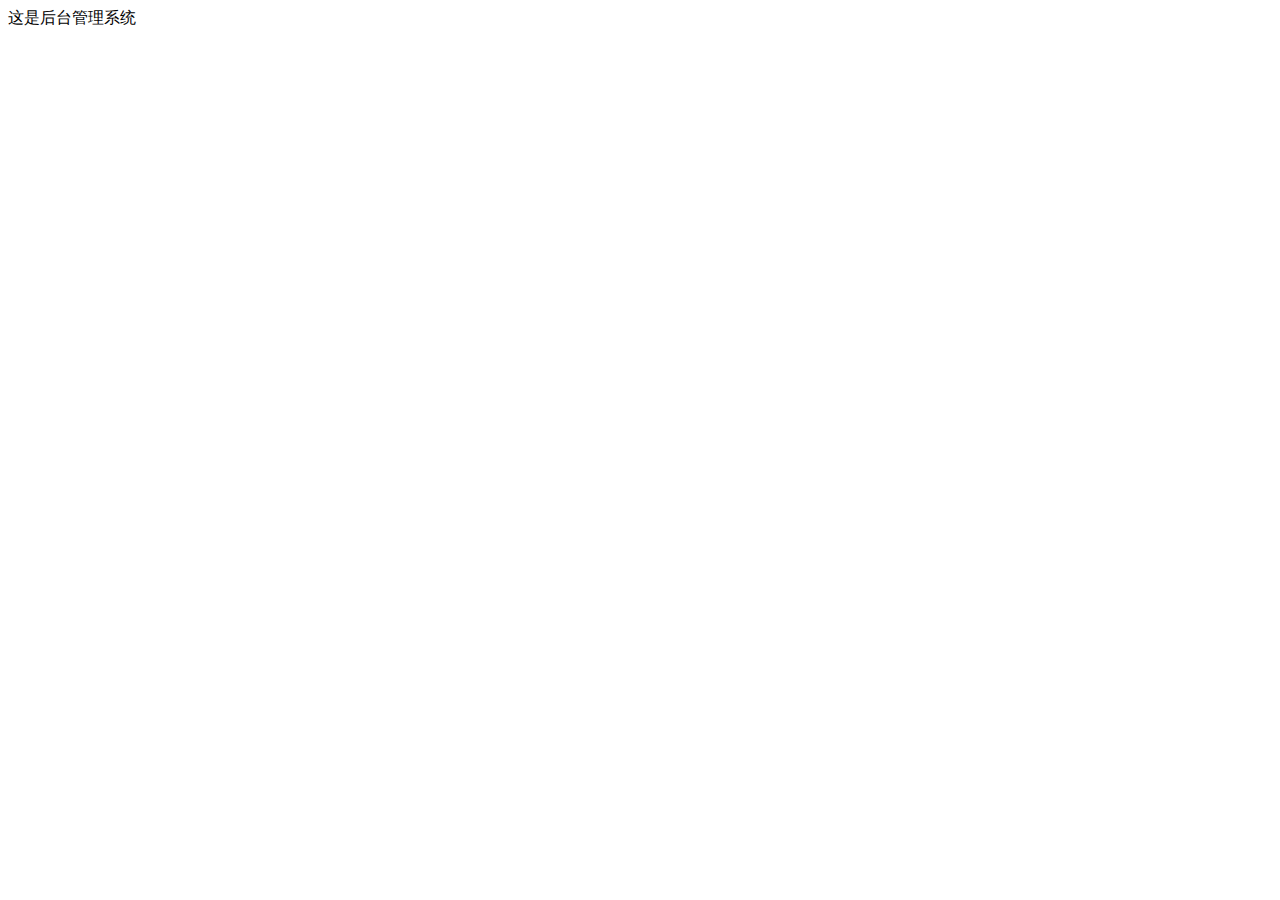
==== public/back/index.html @ 0fbae6e6 "index首页访问测试" ====
<!DOCTYPE html>
<html lang="en">
  <head>
    <meta charset="UTF-8" />
    <meta name="viewport" content="width=device-width, initial-scale=1.0" />
    <meta http-equiv="X-UA-Compatible" content="ie=edge" />
    <title>Document</title>
  </head>
  <body>
    这是后台管理系统
  </body>
</html>
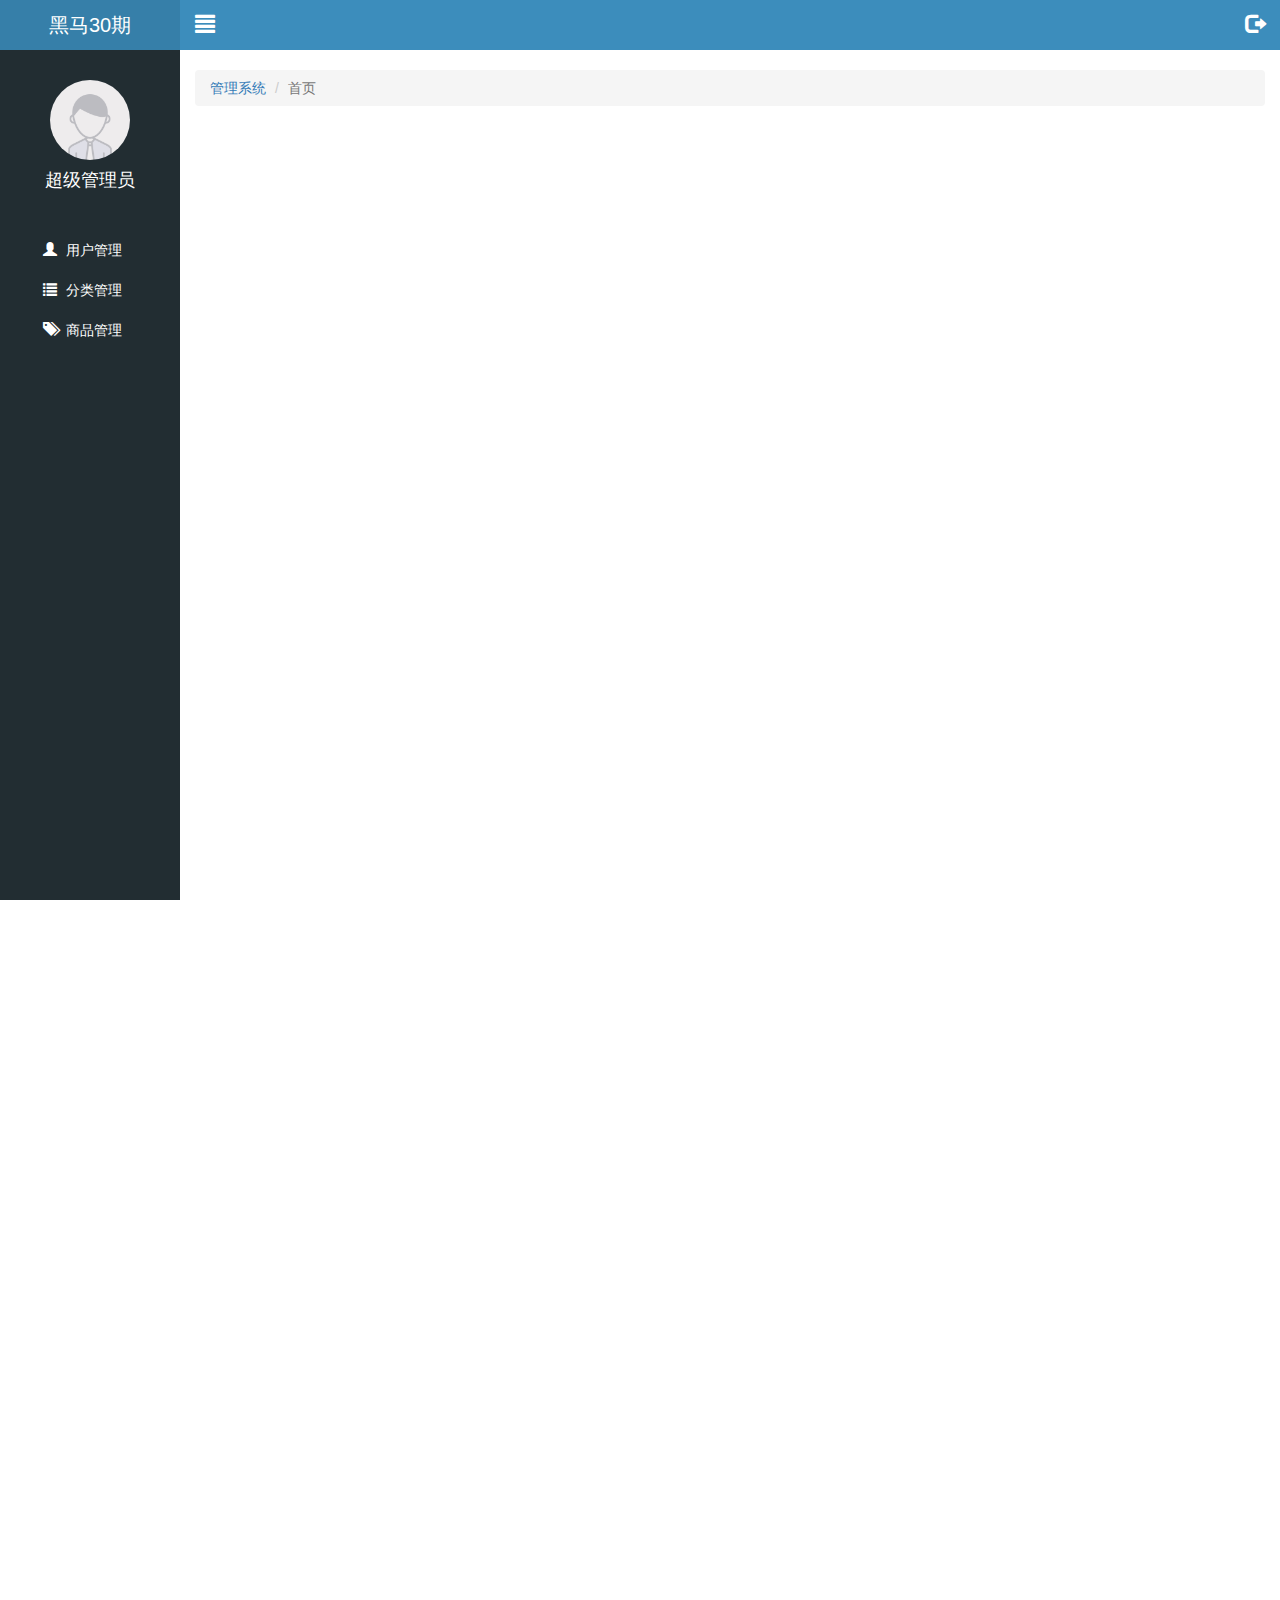
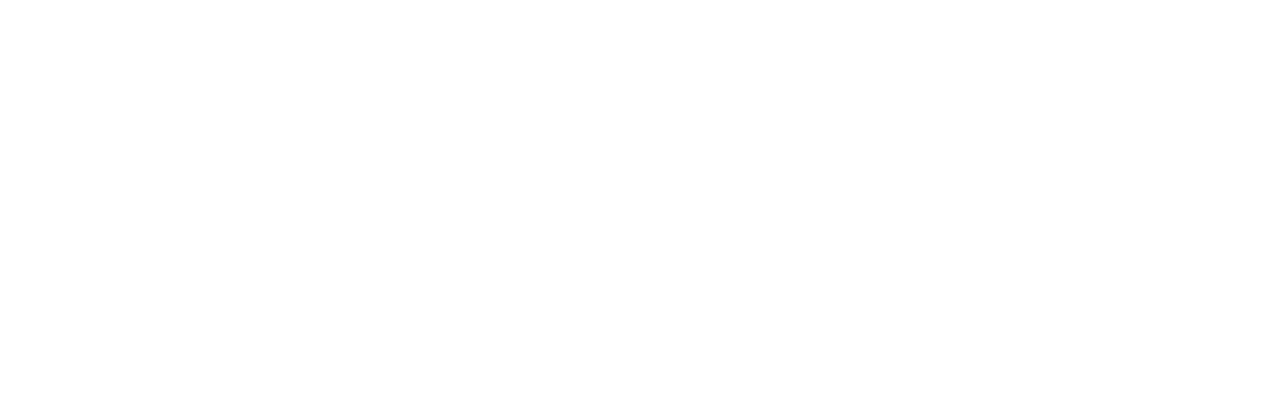
==== commit 74912e4e: "首页公共静态页面完成" ====
--- a/public/back/index.html
+++ b/public/back/index.html
@@ -2,11 +2,84 @@
 <html lang="en">
   <head>
     <meta charset="UTF-8" />
-    <meta name="viewport" content="width=device-width, initial-scale=1.0" />
+    <meta
+      name="viewport"
+      content="width=device-width, user-scalable=no, initial-scale=1.0, maximum-scale=1.0, minimum-scale=1.0"
+    />
     <meta http-equiv="X-UA-Compatible" content="ie=edge" />
     <title>Document</title>
+    <link rel="stylesheet" href="./lib/bootstrap/css/bootstrap.css" />
+    <link
+      rel="stylesheet"
+      href="./lib/bootstrap-validator/css/bootstrapValidator.css"
+    />
+    <link rel="stylesheet" href="./lib/nprogress/nprogress.css" />
+    <link rel="stylesheet" href="./css/common.css" />
   </head>
   <body>
-    这是后台管理系统
+    <!-- 左侧侧边栏 -->
+    <div class="lt_aside">
+      <!-- 标题 -->
+      <div class="brand"><a href="#">黑马30期</a></div>
+      <!-- 用户头像 -->
+      <div class="user">
+        <img src="./images/default.png" alt="" />
+        <p>超级管理员</p>
+      </div>
+      <!-- 导航 -->
+      <div class="nav">
+        <ul>
+          <li>
+            <a href="user.html">
+              <i class="glyphicon glyphicon-user"></i> <span>用户管理</span>
+            </a>
+          </li>
+          <li>
+            <a href="javascript:;" id="category">
+              <i class="glyphicon glyphicon-list"></i> <span>分类管理</span>
+            </a>
+            <!-- 用于切换二级列表 -->
+            <div class="child">
+              <a href="first.html">一级分类</a>
+              <a href="second.html">二级分类</a>
+            </div>
+          </li>
+          <li>
+            <a href="product.html" id="category">
+              <i class="glyphicon glyphicon-tags"></i> <span>商品管理</span>
+            </a>
+          </li>
+        </ul>
+      </div>
+    </div>
+
+    <!-- 右侧主体部分 -->
+
+    <div class="lt_main">
+      <!-- 头部的topbar -->
+      <div class="lt_topbar">
+        <a href="#" class="icon_left pull-left">
+          <i class="glyphicon glyphicon-align-justify"></i>
+        </a>
+        <a href="#" class="icon_right pull-right">
+          <i class="glyphicon glyphicon-log-out"></i>
+        </a>
+      </div>
+
+      <!-- 连接导航、面包屑导航 -->
+      <div class="container-fluid">
+        <ol class="breadcrumb mt_20">
+          <li><a href="index.html">管理系统</a></li>
+
+          <li class="active">首页</li>
+        </ol>
+      </div>
+    </div>
+
+    <script src=".//lib/jquery/jquery.min.js"></script>
+    <script src="./lib/bootstrap/js/bootstrap.min.js"></script>
+    <script src="./lib/bootstrap-validator/js/bootstrapValidator.min.js"></script>
+    <script src="./lib/nprogress/nprogress.js"></script>
+    <script src="./js/common.js"></script>
   </body>
 </html>
--- a/public/back/lib/bootstrap-validator/css/bootstrapValidator.css
+++ b/public/back/lib/bootstrap-validator/css/bootstrapValidator.css
@@ -0,0 +1,21 @@
+/**
+ * BootstrapValidator (http://bootstrapvalidator.com)
+ * The best jQuery plugin to validate form fields. Designed to use with Bootstrap 3
+ *
+ * @author      http://twitter.com/nghuuphuoc
+ * @copyright   (c) 2013 - 2014 Nguyen Huu Phuoc
+ * @license     MIT
+ */
+
+.bv-form .help-block {
+    margin-bottom: 0;
+}
+.bv-form .tooltip-inner {
+    text-align: left;
+}
+.nav-tabs li.bv-tab-success > a {
+    color: #3c763d;
+}
+.nav-tabs li.bv-tab-error > a {
+    color: #a94442;
+}
--- a/public/back/lib/nprogress/nprogress.css
+++ b/public/back/lib/nprogress/nprogress.css
@@ -0,0 +1,74 @@
+/* Make clicks pass-through */
+#nprogress {
+  pointer-events: none;
+}
+
+#nprogress .bar {
+  background: greenyellow;
+
+  position: fixed;
+  z-index: 10000;
+  top: 0;
+  left: 0;
+
+  width: 100%;
+  height: 2px;
+}
+
+/* Fancy blur effect */
+#nprogress .peg {
+  display: block;
+  position: absolute;
+  right: 0px;
+  width: 100px;
+  height: 100%;
+  box-shadow: 0 0 10px #29d, 0 0 5px #29d;
+  opacity: 1.0;
+
+  -webkit-transform: rotate(3deg) translate(0px, -4px);
+      -ms-transform: rotate(3deg) translate(0px, -4px);
+          transform: rotate(3deg) translate(0px, -4px);
+}
+
+/* Remove these to get rid of the spinner */
+#nprogress .spinner {
+  display: block;
+  position: fixed;
+  z-index: 1031;
+  top: 15px;
+  right: 15px;
+}
+
+#nprogress .spinner-icon {
+  width: 18px;
+  height: 18px;
+  box-sizing: border-box;
+
+  border: solid 2px transparent;
+  border-top-color: #29d;
+  border-left-color: #29d;
+  border-radius: 50%;
+
+  -webkit-animation: nprogress-spinner 400ms linear infinite;
+          animation: nprogress-spinner 400ms linear infinite;
+}
+
+.nprogress-custom-parent {
+  overflow: hidden;
+  position: relative;
+}
+
+.nprogress-custom-parent #nprogress .spinner,
+.nprogress-custom-parent #nprogress .bar {
+  position: absolute;
+}
+
+@-webkit-keyframes nprogress-spinner {
+  0%   { -webkit-transform: rotate(0deg); }
+  100% { -webkit-transform: rotate(360deg); }
+}
+@keyframes nprogress-spinner {
+  0%   { transform: rotate(0deg); }
+  100% { transform: rotate(360deg); }
+}
+
--- a/public/back/css/common.css
+++ b/public/back/css/common.css
@@ -0,0 +1,126 @@
+.body_bg {
+  background-color: #222d32;
+}
+
+a:link,
+a:visited,
+a:hover,
+a:active {
+  text-decoration: none;
+}
+
+ul {
+  list-style: none;
+  margin: 0;
+  padding: 0;
+}
+
+/* 需求: 让所有表格的 th和td 内容居中 */
+.table.table-bordered th,
+.table.table-bordered td {
+  text-align: center;
+  vertical-align: middle;
+}
+
+.panel .panel-title {
+  height: 40px;
+  line-height: 40px;
+  text-align: center;
+  font-size: 20px;
+}
+.mt_150 {
+  margin-top: 150px;
+}
+
+.mt_20 {
+  margin-top: 20px;
+}
+.red {
+  color: #a94442;
+}
+
+.lt_aside {
+  position: fixed;
+  top: 0;
+  left: 0;
+  width: 180px;
+  height: 100%;
+  background-color: #222d32;
+  z-index: 999;
+}
+.lt_aside .brand {
+  width: 100%;
+  height: 50px;
+  line-height: 50px;
+  background-color: #367fa9;
+}
+.lt_aside .brand a {
+  text-align: center;
+  display: block;
+  color: #fff;
+  text-decoration: none;
+  font-size: 20px;
+}
+
+.lt_aside .user {
+  height: 180px;
+  padding-top: 30px;
+}
+.lt_aside .user img {
+  width: 80px;
+  height: 80px;
+  border-radius: 50%;
+  display: block;
+  margin: 0 auto;
+}
+.lt_aside .user p {
+  text-align: center;
+  line-height: 40px;
+  color: #fff;
+  font-size: 18px;
+}
+.lt_aside .nav li a {
+  display: block;
+  height: 40px;
+  line-height: 40px;
+  padding-left: 40px;
+  color: #fff;
+  border-left: 3px solid transparent;
+}
+.lt_aside .nav li a.current {
+  background-color: #1d1f21;
+  border-left: 3px solid #069;
+}
+.lt_aside .nav li i {
+  margin-right: 5px;
+}
+.lt_aside .nav li .child {
+  display: none;
+}
+.lt_aside .nav li .child a {
+  padding-left: 60px;
+}
+
+.lt_main {
+  height: 2000px;
+  padding-left: 180px;
+  padding-top: 50px;
+}
+.lt_topbar {
+  position: fixed;
+  top: 0;
+  left: 0;
+  width: 100%;
+  height: 50px;
+  background-color: #3c8dbc;
+  padding-left: 180px;
+}
+.lt_topbar .icon_left,
+.lt_topbar .icon_right {
+  width: 50px;
+  height: 50px;
+  line-height: 50px;
+  text-align: center;
+  color: #fff;
+  font-size: 20px;
+}
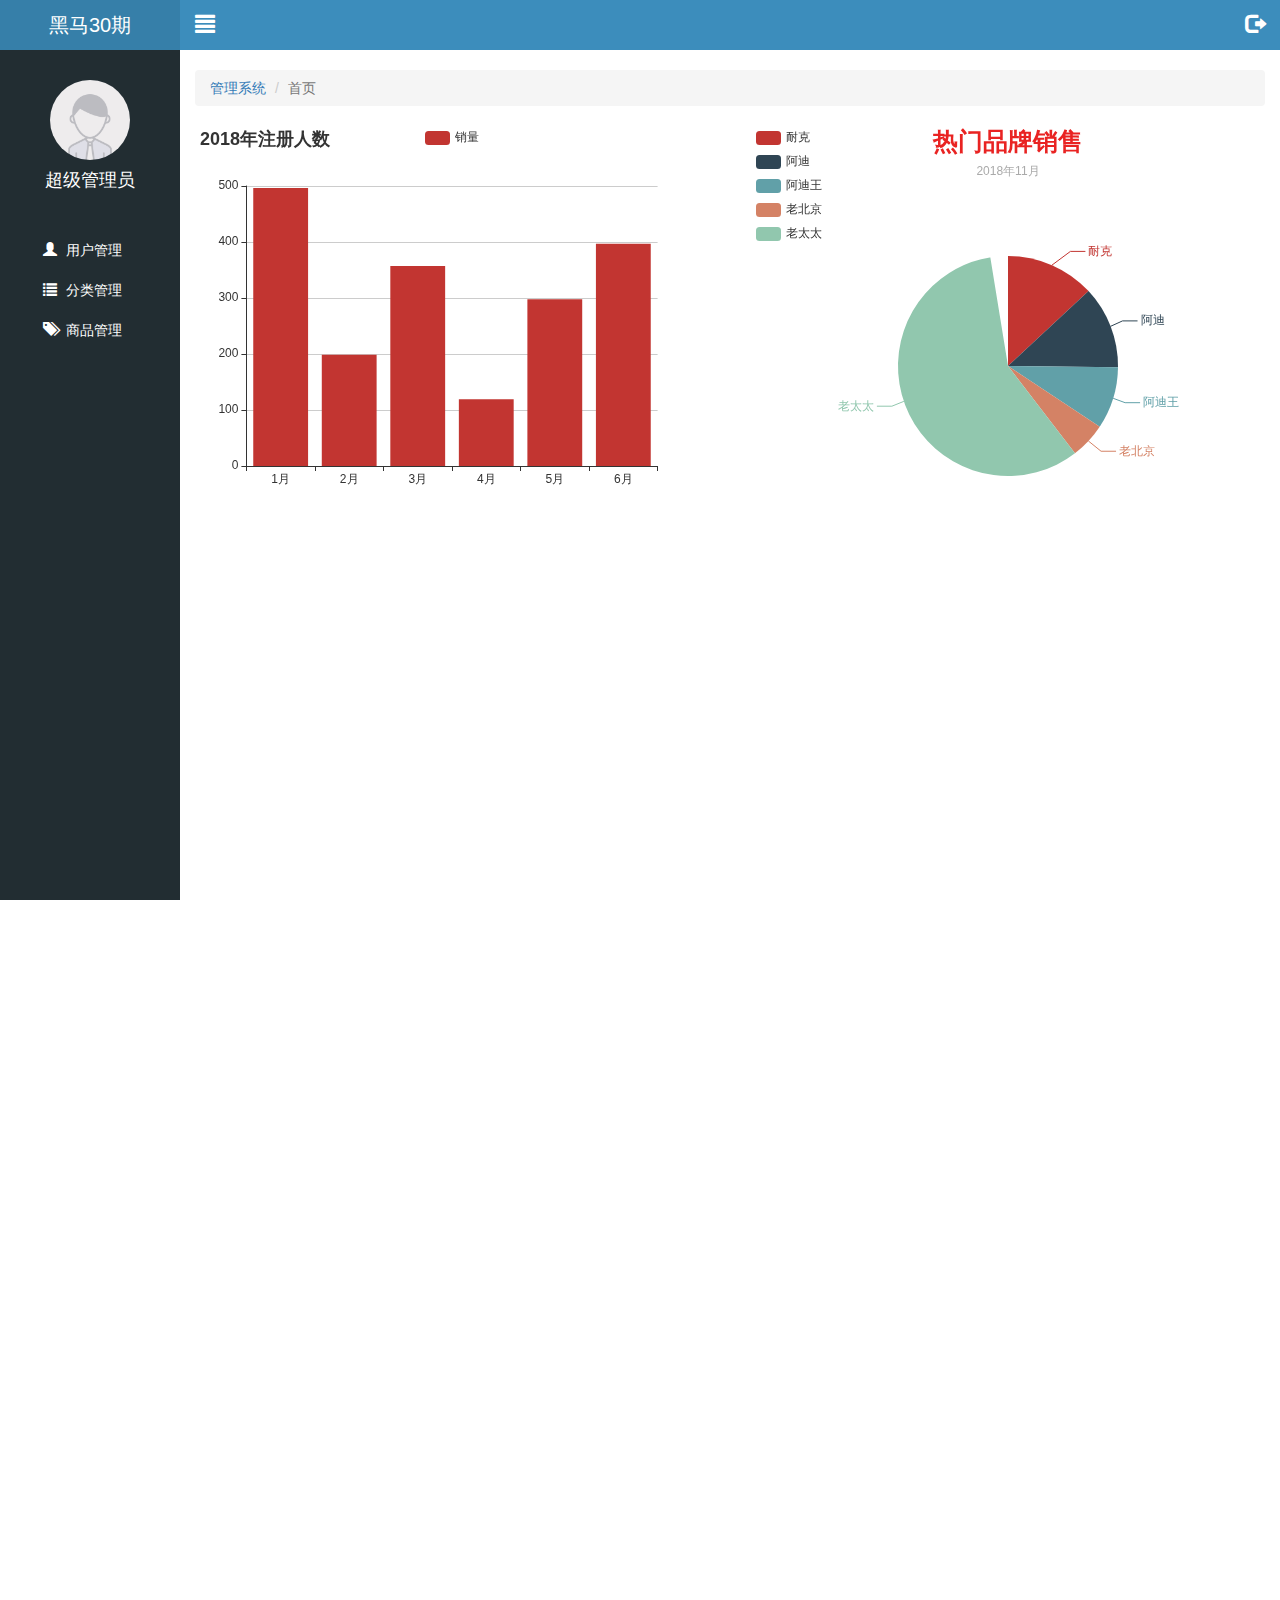
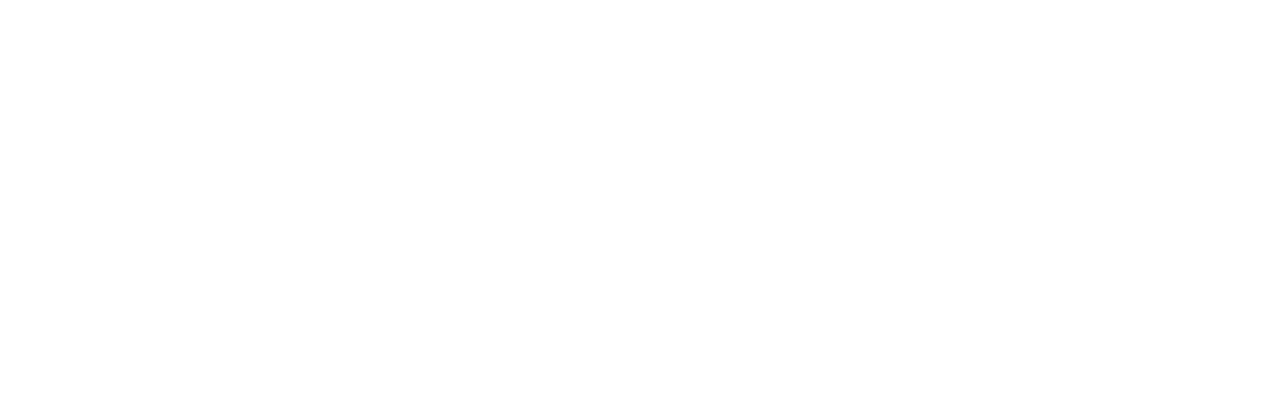
==== commit 9a6b9706: "柱状图饼图完成" ====
--- a/public/back/index.html
+++ b/public/back/index.html
@@ -73,6 +73,42 @@
 
           <li class="active">首页</li>
         </ol>
+
+        <!-- 两个图表 要求要有宽高的容器 -->
+        <div class="lt_content">
+          <div class="echarts_left pull-left"></div>
+          <div class="echarts_right pull-right"></div>
+        </div>
+      </div>
+    </div>
+
+    <!-- 控制模态框大小: modal-lg大  默认中等  modal-sm小 -->
+    <!-- data-dismiss="modal" 可以关闭当前模态框 -->
+    <div class="modal fade" tabindex="-1" id="logoutModal">
+      <!-- 内部模态框 -->
+      <div class="modal-dialog modal-sm">
+        <div class="modal-content">
+          <div class="modal-header">
+            <button type="button" class="close" data-dismiss="modal">
+              <span>&times;</span>
+            </button>
+            <h4 class="modal-title">温馨提示</h4>
+          </div>
+          <div class="modal-body">
+            <p class="red">
+              <i class="glyphicon glyphicon-info-sign"></i>
+              <span>您确定要退出后台管理系统吗？</span>
+            </p>
+          </div>
+          <div class="modal-footer">
+            <button type="button" class="btn btn-default" data-dismiss="modal">
+              取消
+            </button>
+            <button type="button" class="btn btn-primary" id="logoutBtn">
+              退出
+            </button>
+          </div>
+        </div>
       </div>
     </div>
 
@@ -80,6 +116,9 @@
     <script src="./lib/bootstrap/js/bootstrap.min.js"></script>
     <script src="./lib/bootstrap-validator/js/bootstrapValidator.min.js"></script>
     <script src="./lib/nprogress/nprogress.js"></script>
+    <script src="./lib/echarts/echarts.min.js"></script>
+    <script src="./js/isLogin.js"></script>
     <script src="./js/common.js"></script>
+    <script src="./js/index.js"></script>
   </body>
 </html>
--- a/public/back/css/common.css
+++ b/public/back/css/common.css
@@ -47,6 +47,10 @@
   height: 100%;
   background-color: #222d32;
   z-index: 999;
+  transition: left 1s;
+}
+.lt_aside.hidemenu {
+  left: -180px;
 }
 .lt_aside .brand {
   width: 100%;
@@ -105,6 +109,10 @@
   height: 2000px;
   padding-left: 180px;
   padding-top: 50px;
+  transition: all 1s;
+}
+.lt_main.hidemenu {
+  padding-left: 0px;
 }
 .lt_topbar {
   position: fixed;
@@ -114,6 +122,10 @@
   height: 50px;
   background-color: #3c8dbc;
   padding-left: 180px;
+  transition: all 1s;
+}
+.lt_topbar.hidemenu {
+  padding-left: 0px;
 }
 .lt_topbar .icon_left,
 .lt_topbar .icon_right {
@@ -124,3 +136,9 @@
   color: #fff;
   font-size: 20px;
 }
+
+.lt_content .echarts_left,
+.lt_content .echarts_right {
+  width: 48%;
+  height: 400px;
+}
